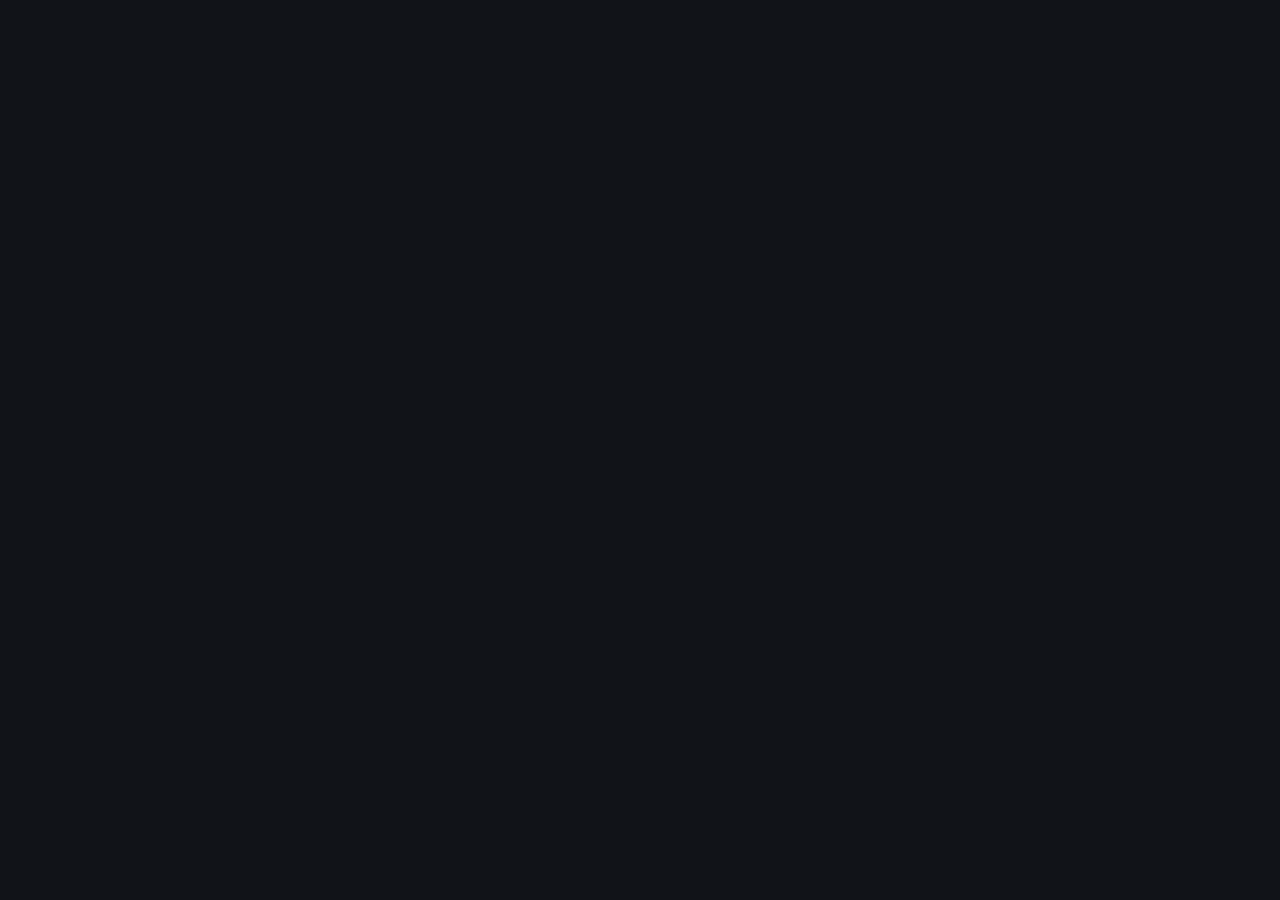
==== bbakkie/inner-clock.html @ 4b0ab570 "Add home-nav icon to game pages; fix Mexen Ridder reveal timing Adds a top-left inline SVG home icon" ====
<!DOCTYPE html>
<html lang="en">
<head>
  <meta charset="UTF-8" />
  <meta name="viewport" content="width=device-width, initial-scale=1, user-scalable=no, viewport-fit=cover" />
  <meta name="theme-color" media="(prefers-color-scheme: light)" content="#111318" />
  <meta name="theme-color" media="(prefers-color-scheme: dark)" content="#111318" />
  <meta name="apple-mobile-web-app-capable" content="yes" />
  <meta name="apple-mobile-web-app-status-bar-style" content="black-translucent" />
  <meta name="apple-mobile-web-app-title" content="Inner Clock" />
  <title>Inner Clock</title>
  <link rel="stylesheet" href="css/styles.css" />
  <link rel="manifest" href="manifest.webmanifest" />
  <link rel="apple-touch-icon" href="assets/icons/apple-touch-icon.png" />
</head>
<body>

  <!-- Permanently dark strips over the safe areas (notch/dynamic island,
       home indicator). iOS can get "stuck" tinting its chrome/status bar to
       match whatever color last touched the top of the viewport (e.g. the
       red Stop screen), with no reliable way to force a re-sample in a
       single-page app that never scrolls or navigates. Owning these pixels
       directly sidesteps that instead of fighting it. -->
  <div class="safe-area-cover safe-area-top" aria-hidden="true"></div>
  <div class="safe-area-cover safe-area-bottom" aria-hidden="true"></div>

  <!-- HOME -->
  <section id="screen-home" class="screen">
    <a href="index.html" class="home-link" aria-label="Back to BBakkie">
      <svg class="home-icon" viewBox="0 0 24 24" aria-hidden="true">
        <path d="M5,9 L10,3.5 Q12,1.5 14,3.5 L19,9 Z" fill="currentColor" />
        <rect x="5" y="9" width="14" height="11" rx="3" fill="currentColor" />
        <circle cx="12" cy="15.5" r="2.5" fill="var(--bg)" />
        <rect x="9.5" y="15.5" width="5" height="6" fill="var(--bg)" />
      </svg>
    </a>
    <div class="home-content">
      <h1 class="title">Inner Clock</h1>
      <p class="subtitle">The Pursuit of Precision</p>

      <div class="setting-block">
        <span class="setting-label">Mode</span>
        <div id="mode-select" class="segmented">
          <button type="button" class="segment" data-mode="short">Short</button>
          <button type="button" class="segment" data-mode="medium">Long</button>
          <button type="button" id="settings-open" class="segment segment-icon" aria-label="Settings">⚙️</button>
        </div>
      </div>

      <div class="setting-block">
        <span class="setting-label">Players</span>
        <div class="stepper">
          <button type="button" id="player-minus" class="stepper-btn">&minus;</button>
          <span id="player-count" class="stepper-value">2</span>
          <button type="button" id="player-plus" class="stepper-btn">+</button>
        </div>
      </div>

      <div class="setting-block toggle-row">
        <span class="setting-label">Show time after round</span>
        <button type="button" id="show-time-toggle" class="toggle" role="switch" aria-checked="false">
          <span class="toggle-thumb"></span>
        </button>
      </div>

      <button type="button" id="home-start" class="btn btn-primary btn-large">Start</button>

      <p class="credit">Made by Bram Bredewold</p>
    </div>
  </section>

  <!-- SETTINGS -->
  <section id="screen-settings" class="screen">
    <div class="settings-content">
      <h2 class="settings-title">Settings</h2>

      <div class="settings-mode-block">
        <span class="settings-mode-label">Short</span>
        <div class="range-row">
          <span class="range-row-label">Min</span>
          <input type="range" id="short-min" class="range-slider" min="0.5" max="10" step="0.5" />
          <span id="short-min-value" class="range-value"></span>
        </div>
        <div class="range-row">
          <span class="range-row-label">Max</span>
          <input type="range" id="short-max" class="range-slider" min="0.5" max="10" step="0.5" />
          <span id="short-max-value" class="range-value"></span>
        </div>
      </div>

      <div class="settings-mode-block">
        <span class="settings-mode-label">Long</span>
        <div class="range-row">
          <span class="range-row-label">Min</span>
          <input type="range" id="medium-min" class="range-slider" min="5" max="120" step="0.5" />
          <span id="medium-min-value" class="range-value"></span>
        </div>
        <div class="range-row">
          <span class="range-row-label">Max</span>
          <input type="range" id="medium-max" class="range-slider" min="5" max="120" step="0.5" />
          <span id="medium-max-value" class="range-value"></span>
        </div>
      </div>

      <button type="button" id="settings-back" class="btn btn-primary btn-large">Back</button>
    </div>
  </section>

  <!-- INTRO -->
  <section id="screen-intro" class="screen">
    <div class="intro-content">
      <div class="intro-label">Target time</div>
      <div id="intro-number" class="intro-number">0</div>
      <button type="button" id="intro-continue" class="btn btn-primary btn-large" disabled>Continue</button>
    </div>
  </section>

  <!-- GAME -->
  <section id="screen-game" class="screen">

    <div id="game-ready" class="game-sub">
      <div id="game-player-label" class="player-label">Player 1</div>
      <div id="game-target-display" class="target-display"></div>
      <button type="button" id="game-start" class="btn-round btn-start">Start</button>
    </div>

    <div id="game-running" class="game-sub game-running">
      <span class="stop-label">Stop</span>
    </div>

    <div id="game-result" class="game-sub">
      <div id="game-result-time" class="result-time"></div>
      <button type="button" id="game-result-continue" class="btn btn-primary btn-large">Continue</button>
    </div>

  </section>

  <!-- END -->
  <section id="screen-end" class="screen">
    <div class="end-content">
      <h2 class="end-title">Results</h2>
      <div class="end-target">
        <span class="end-target-label">Target</span>
        <span id="end-target-value" class="end-target-value"></span>
      </div>
      <table id="end-table">
        <thead>
          <tr>
            <th>Player</th>
            <th>Time</th>
            <th>Difference</th>
          </tr>
        </thead>
        <tbody></tbody>
      </table>
      <button type="button" id="end-back" class="btn btn-primary btn-large">Back to menu</button>
    </div>
  </section>

  <script type="module" src="js/main.js"></script>
</body>
</html>
---- bbakkie/css/styles.css ----
:root {
  --bg: #111318;
  --surface: #1c1f26;
  --text: #f2f3f5;
  --muted: #9aa0ac;
  --accent: #2ecc71;
  --accent-dark: #219150;
  --danger: #e74c3c;
  --border: #2c3038;
}

* {
  box-sizing: border-box;
  touch-action: manipulation;
  -webkit-touch-callout: none;
}

html, body {
  height: 100%;
  overscroll-behavior: none;
}

body {
  margin: 0;
  background: var(--bg);
  color: var(--text);
  font-family: -apple-system, BlinkMacSystemFont, "Segoe UI", Roboto, sans-serif;
  overflow: hidden;
  user-select: none;
  -webkit-user-select: none;
}

.screen {
  display: none;
  position: fixed;
  inset: 0;
  flex-direction: column;
  align-items: center;
  justify-content: center;
  padding: 24px;
}

.safe-area-cover {
  position: fixed;
  left: 0;
  right: 0;
  background: var(--bg);
  z-index: 1000;
  pointer-events: none;
}

.safe-area-top {
  top: 0;
  height: env(safe-area-inset-top, 0px);
}

.safe-area-bottom {
  bottom: 0;
  height: env(safe-area-inset-bottom, 0px);
}

.screen.active {
  display: flex;
}

/* Home link — top-left icon on each game's HOME screen, back to the BBakkie
   landing page. Padding + negative margin grows the tap target without
   shifting the icon's visual position. */

.home-link {
  position: absolute;
  top: max(16px, env(safe-area-inset-top));
  left: 16px;
  display: flex;
  padding: 8px;
  margin: -8px;
  color: var(--muted);
  z-index: 10;
}

.home-icon {
  width: 28px;
  height: 28px;
}

/* LANDING */

.landing-content {
  width: 100%;
  max-width: 420px;
  display: flex;
  flex-direction: column;
  align-items: stretch;
  gap: 32px;
}

.game-list {
  display: flex;
  flex-direction: column;
  gap: 16px;
}

.game-tile {
  display: flex;
  align-items: center;
  gap: 16px;
  background: var(--surface);
  border: 1px solid var(--border);
  border-radius: 16px;
  padding: 20px;
  text-decoration: none;
  color: var(--text);
}

.game-tile-icon {
  font-size: 2.2rem;
  line-height: 1;
}

.game-tile-label {
  font-size: 1.3rem;
  font-weight: 600;
}

.game-tile-disabled {
  opacity: 0.5;
}

.game-tile-badge {
  margin-left: auto;
  font-size: 0.75rem;
  color: var(--muted);
  border: 1px solid var(--border);
  border-radius: 999px;
  padding: 4px 10px;
}

/* HOME */

.home-content {
  width: 100%;
  max-width: 420px;
  display: flex;
  flex-direction: column;
  align-items: center;
  gap: 20px;
}

.title {
  font-size: 2.4rem;
  margin: 0;
  font-weight: 700;
  text-align: center;
}

.subtitle {
  margin: -12px 0 0;
  color: var(--muted);
}

.setting-block {
  width: 100%;
  display: flex;
  flex-direction: column;
  gap: 8px;
}

.setting-label {
  font-size: 0.9rem;
  color: var(--muted);
}

.segmented {
  display: flex;
  background: var(--surface);
  border: 1px solid var(--border);
  border-radius: 12px;
  overflow: hidden;
}

.segment {
  flex: 1;
  padding: 12px 0;
  background: transparent;
  border: none;
  color: var(--text);
  font-size: 1rem;
  cursor: pointer;
}

.segment.active {
  background: var(--accent);
  color: #06210f;
  font-weight: 600;
}

.segment-icon {
  font-size: 1.3rem;
}

.stepper {
  display: flex;
  align-items: center;
  justify-content: center;
  gap: 24px;
  background: var(--surface);
  border: 1px solid var(--border);
  border-radius: 12px;
  padding: 10px;
}

.stepper-btn {
  width: 44px;
  height: 44px;
  border-radius: 50%;
  border: none;
  background: var(--border);
  color: var(--text);
  font-size: 1.4rem;
  line-height: 1;
  cursor: pointer;
}

.stepper-value {
  font-size: 1.4rem;
  min-width: 2ch;
  text-align: center;
}

.toggle-row {
  flex-direction: row;
  align-items: center;
  justify-content: space-between;
}

.toggle {
  width: 52px;
  height: 30px;
  border-radius: 999px;
  background: var(--border);
  border: none;
  position: relative;
  cursor: pointer;
  flex-shrink: 0;
}

.toggle .toggle-thumb {
  position: absolute;
  top: 3px;
  left: 3px;
  width: 24px;
  height: 24px;
  border-radius: 50%;
  background: var(--text);
  transition: left 0.15s ease;
}

.toggle.on {
  background: var(--accent);
}

.toggle.on .toggle-thumb {
  left: 25px;
}

.btn {
  border: none;
  border-radius: 14px;
  font-size: 1.1rem;
  font-weight: 600;
  cursor: pointer;
  padding: 16px 24px;
}

.btn-primary {
  background: var(--accent);
  color: #06210f;
  transition: background 0.2s ease, color 0.2s ease;
}

.btn:disabled {
  background: var(--border);
  color: var(--muted);
  cursor: default;
}

.btn-large {
  width: 100%;
}

.credit {
  color: var(--muted);
  font-size: 0.85rem;
  margin-top: 8px;
}

/* SETTINGS */

.settings-content {
  width: 100%;
  max-width: 420px;
  display: flex;
  flex-direction: column;
  align-items: stretch;
  gap: 20px;
}

.settings-title {
  text-align: center;
  margin: 0;
}

.settings-mode-block {
  background: var(--surface);
  border: 1px solid var(--border);
  border-radius: 12px;
  padding: 16px;
  display: flex;
  flex-direction: column;
  gap: 14px;
}

.settings-mode-label {
  font-weight: 600;
}

.range-row {
  display: flex;
  align-items: center;
  gap: 12px;
}

.range-row-label {
  width: 32px;
  color: var(--muted);
  font-size: 0.85rem;
}

.range-slider {
  flex: 1;
  accent-color: var(--accent);
}

.range-value {
  min-width: 4.5ch;
  text-align: right;
  font-variant-numeric: tabular-nums;
  font-size: 0.95rem;
}

/* INTRO */

.intro-content {
  display: flex;
  flex-direction: column;
  align-items: center;
  gap: 32px;
  width: 100%;
  max-width: 420px;
}

.intro-number {
  font-size: 4rem;
  font-weight: 700;
  font-variant-numeric: tabular-nums;
}

.intro-label {
  font-size: 1.6rem;
  color: var(--muted);
  margin-bottom: -20px; /* pulls it closer to the number below */
}

/* GAME */

#screen-game {
  padding: 0;
}

.game-sub {
  display: none;
  position: absolute;
  inset: 0;
  flex-direction: column;
  align-items: center;
  justify-content: center;
  gap: 24px;
}

.game-sub.active {
  display: flex;
}

.player-label {
  font-size: 1.6rem;
  font-weight: 600;
}

.target-display {
  font-size: 2.2rem;
  font-weight: 700;
  color: var(--accent);
  font-variant-numeric: tabular-nums;
}

.btn-round {
  width: 180px;
  height: 180px;
  border-radius: 50%;
  border: none;
  background: var(--accent);
  color: #06210f;
  font-size: 1.4rem;
  font-weight: 700;
  cursor: pointer;
}

.game-running {
  background: var(--danger);
}

.stop-label {
  color: #2a0c08;
  font-size: 2.4rem;
  font-weight: 700;
  letter-spacing: 0.05em;
}

.result-time {
  font-size: 3rem;
  font-weight: 700;
  font-variant-numeric: tabular-nums;
}

/* END */

.end-content {
  width: 100%;
  max-width: 420px;
  display: flex;
  flex-direction: column;
  align-items: stretch;
  gap: 20px;
}

.end-title {
  text-align: center;
  margin: 0;
}

.end-target {
  display: flex;
  align-items: baseline;
  justify-content: center;
  gap: 8px;
  margin-top: -8px;
}

.end-target-label,
.end-target-value {
  color: var(--text);
  font-size: 1.3rem;
  font-weight: 700;
}

.end-target-value {
  font-variant-numeric: tabular-nums;
}

#end-table {
  width: 100%;
  border-collapse: collapse;
  background: var(--surface);
  border-radius: 12px;
  overflow: hidden;
}

#end-table th,
#end-table td {
  padding: 12px;
  text-align: left;
  border-bottom: 1px solid var(--border);
  font-variant-numeric: tabular-nums;
}

#end-table th {
  color: var(--muted);
  font-size: 0.85rem;
  font-weight: 600;
}

#end-table tr:last-child td {
  border-bottom: none;
}

.row-best {
  background: rgba(46, 204, 113, 0.18);
}

.row-worst {
  background: rgba(231, 76, 60, 0.18);
}
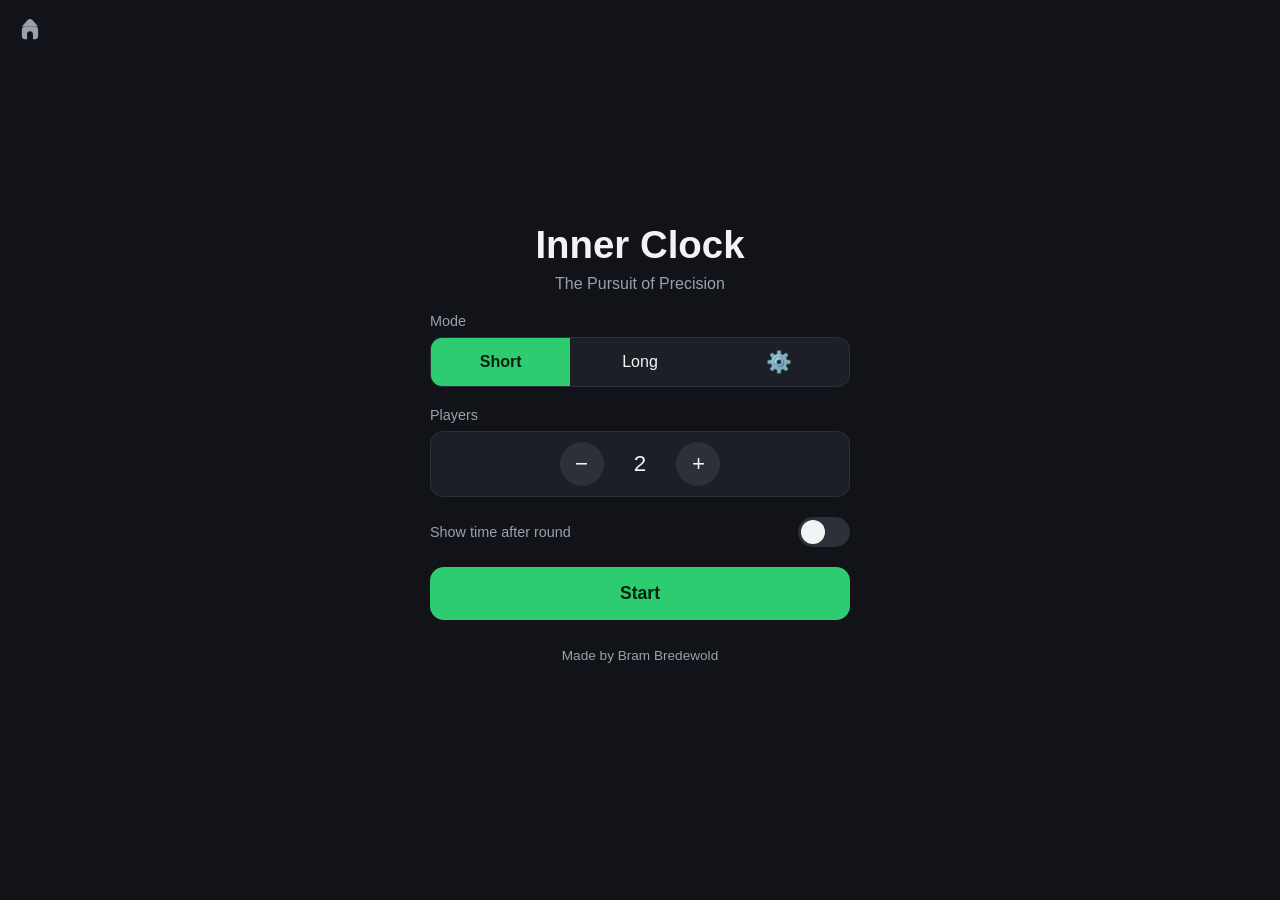
==== commit 8d5cec1a: "Restructure: treat all three games equally in folder layout Internal reorganization only — no repo, " ====
--- a/bbakkie/inner-clock.html
+++ b/bbakkie/inner-clock.html
@@ -9,7 +9,8 @@
   <meta name="apple-mobile-web-app-status-bar-style" content="black-translucent" />
   <meta name="apple-mobile-web-app-title" content="Inner Clock" />
   <title>Inner Clock</title>
-  <link rel="stylesheet" href="css/styles.css" />
+  <link rel="stylesheet" href="css/core.css" />
+  <link rel="stylesheet" href="css/inner-clock.css" />
   <link rel="manifest" href="manifest.webmanifest" />
   <link rel="apple-touch-icon" href="assets/icons/apple-touch-icon.png" />
 </head>
@@ -157,6 +158,6 @@
     </div>
   </section>
 
-  <script type="module" src="js/main.js"></script>
+  <script type="module" src="js/inner-clock/main.js"></script>
 </body>
 </html>
--- a/bbakkie/css/core.css
+++ b/bbakkie/css/core.css
@@ -0,0 +1,263 @@
+/* Shared styles for every BBakkie page: theme variables, resets, screen
+   scaffolding, the landing page, and the building blocks used by more than
+   one game (home layout, steppers, buttons, game-sub screens, end screens).
+   Game-specific rules live in inner-clock.css / mexen.css, loaded after
+   this file so they can override it. */
+
+:root {
+  --bg: #111318;
+  --surface: #1c1f26;
+  --text: #f2f3f5;
+  --muted: #9aa0ac;
+  --accent: #2ecc71;
+  --accent-dark: #219150;
+  --danger: #e74c3c;
+  --border: #2c3038;
+}
+
+* {
+  box-sizing: border-box;
+  touch-action: manipulation;
+  -webkit-touch-callout: none;
+}
+
+html, body {
+  height: 100%;
+  overscroll-behavior: none;
+}
+
+body {
+  margin: 0;
+  background: var(--bg);
+  color: var(--text);
+  font-family: -apple-system, BlinkMacSystemFont, "Segoe UI", Roboto, sans-serif;
+  overflow: hidden;
+  user-select: none;
+  -webkit-user-select: none;
+}
+
+.screen {
+  display: none;
+  position: fixed;
+  inset: 0;
+  flex-direction: column;
+  align-items: center;
+  justify-content: center;
+  padding: 24px;
+}
+
+.safe-area-cover {
+  position: fixed;
+  left: 0;
+  right: 0;
+  background: var(--bg);
+  z-index: 1000;
+  pointer-events: none;
+}
+
+.safe-area-top {
+  top: 0;
+  height: env(safe-area-inset-top, 0px);
+}
+
+.safe-area-bottom {
+  bottom: 0;
+  height: env(safe-area-inset-bottom, 0px);
+}
+
+.screen.active {
+  display: flex;
+}
+
+/* Home link — top-left icon on each game's HOME screen, back to the BBakkie
+   landing page. Padding + negative margin grows the tap target without
+   shifting the icon's visual position. */
+
+.home-link {
+  position: absolute;
+  top: max(16px, env(safe-area-inset-top));
+  left: 16px;
+  display: flex;
+  padding: 8px;
+  margin: -8px;
+  color: var(--muted);
+  z-index: 10;
+}
+
+.home-icon {
+  width: 28px;
+  height: 28px;
+}
+
+/* LANDING */
+
+.landing-content {
+  width: 100%;
+  max-width: 420px;
+  display: flex;
+  flex-direction: column;
+  align-items: stretch;
+  gap: 32px;
+}
+
+.game-list {
+  display: flex;
+  flex-direction: column;
+  gap: 16px;
+}
+
+.game-tile {
+  display: flex;
+  align-items: center;
+  gap: 16px;
+  background: var(--surface);
+  border: 1px solid var(--border);
+  border-radius: 16px;
+  padding: 20px;
+  text-decoration: none;
+  color: var(--text);
+}
+
+.game-tile-icon {
+  font-size: 2.2rem;
+  line-height: 1;
+}
+
+.game-tile-label {
+  font-size: 1.3rem;
+  font-weight: 600;
+}
+
+.game-tile-disabled {
+  opacity: 0.5;
+}
+
+.game-tile-badge {
+  margin-left: auto;
+  font-size: 0.75rem;
+  color: var(--muted);
+  border: 1px solid var(--border);
+  border-radius: 999px;
+  padding: 4px 10px;
+}
+
+/* HOME — shared layout for each game's home screen */
+
+.home-content {
+  width: 100%;
+  max-width: 420px;
+  display: flex;
+  flex-direction: column;
+  align-items: center;
+  gap: 20px;
+}
+
+.title {
+  font-size: 2.4rem;
+  margin: 0;
+  font-weight: 700;
+  text-align: center;
+}
+
+.setting-block {
+  width: 100%;
+  display: flex;
+  flex-direction: column;
+  gap: 8px;
+}
+
+.setting-label {
+  font-size: 0.9rem;
+  color: var(--muted);
+}
+
+.stepper {
+  display: flex;
+  align-items: center;
+  justify-content: center;
+  gap: 24px;
+  background: var(--surface);
+  border: 1px solid var(--border);
+  border-radius: 12px;
+  padding: 10px;
+}
+
+.stepper-btn {
+  width: 44px;
+  height: 44px;
+  border-radius: 50%;
+  border: none;
+  background: var(--border);
+  color: var(--text);
+  font-size: 1.4rem;
+  line-height: 1;
+  cursor: pointer;
+}
+
+.stepper-value {
+  font-size: 1.4rem;
+  min-width: 2ch;
+  text-align: center;
+}
+
+.btn {
+  border: none;
+  border-radius: 14px;
+  font-size: 1.1rem;
+  font-weight: 600;
+  cursor: pointer;
+  padding: 16px 24px;
+}
+
+.btn-primary {
+  background: var(--accent);
+  color: #06210f;
+  transition: background 0.2s ease, color 0.2s ease;
+}
+
+.btn:disabled {
+  background: var(--border);
+  color: var(--muted);
+  cursor: default;
+}
+
+.btn-large {
+  width: 100%;
+}
+
+/* GAME — shared in-game screen scaffolding */
+
+.game-sub {
+  display: none;
+  position: absolute;
+  inset: 0;
+  flex-direction: column;
+  align-items: center;
+  justify-content: center;
+  gap: 24px;
+}
+
+.game-sub.active {
+  display: flex;
+}
+
+.player-label {
+  font-size: 1.6rem;
+  font-weight: 600;
+}
+
+/* END — shared results screen layout */
+
+.end-content {
+  width: 100%;
+  max-width: 420px;
+  display: flex;
+  flex-direction: column;
+  align-items: stretch;
+  gap: 20px;
+}
+
+.end-title {
+  text-align: center;
+  margin: 0;
+}
--- a/bbakkie/css/inner-clock.css
+++ b/bbakkie/css/inner-clock.css
@@ -0,0 +1,253 @@
+/* Inner Clock-specific styles, split out of the old styles.css. Loaded
+   after core.css (shared rules) on inner-clock.html only. */
+
+/* HOME */
+
+.subtitle {
+  margin: -12px 0 0;
+  color: var(--muted);
+}
+
+.segmented {
+  display: flex;
+  background: var(--surface);
+  border: 1px solid var(--border);
+  border-radius: 12px;
+  overflow: hidden;
+}
+
+.segment {
+  flex: 1;
+  padding: 12px 0;
+  background: transparent;
+  border: none;
+  color: var(--text);
+  font-size: 1rem;
+  cursor: pointer;
+}
+
+.segment.active {
+  background: var(--accent);
+  color: #06210f;
+  font-weight: 600;
+}
+
+.segment-icon {
+  font-size: 1.3rem;
+}
+
+.toggle-row {
+  flex-direction: row;
+  align-items: center;
+  justify-content: space-between;
+}
+
+.toggle {
+  width: 52px;
+  height: 30px;
+  border-radius: 999px;
+  background: var(--border);
+  border: none;
+  position: relative;
+  cursor: pointer;
+  flex-shrink: 0;
+}
+
+.toggle .toggle-thumb {
+  position: absolute;
+  top: 3px;
+  left: 3px;
+  width: 24px;
+  height: 24px;
+  border-radius: 50%;
+  background: var(--text);
+  transition: left 0.15s ease;
+}
+
+.toggle.on {
+  background: var(--accent);
+}
+
+.toggle.on .toggle-thumb {
+  left: 25px;
+}
+
+.credit {
+  color: var(--muted);
+  font-size: 0.85rem;
+  margin-top: 8px;
+}
+
+/* SETTINGS */
+
+.settings-content {
+  width: 100%;
+  max-width: 420px;
+  display: flex;
+  flex-direction: column;
+  align-items: stretch;
+  gap: 20px;
+}
+
+.settings-title {
+  text-align: center;
+  margin: 0;
+}
+
+.settings-mode-block {
+  background: var(--surface);
+  border: 1px solid var(--border);
+  border-radius: 12px;
+  padding: 16px;
+  display: flex;
+  flex-direction: column;
+  gap: 14px;
+}
+
+.settings-mode-label {
+  font-weight: 600;
+}
+
+.range-row {
+  display: flex;
+  align-items: center;
+  gap: 12px;
+}
+
+.range-row-label {
+  width: 32px;
+  color: var(--muted);
+  font-size: 0.85rem;
+}
+
+.range-slider {
+  flex: 1;
+  accent-color: var(--accent);
+}
+
+.range-value {
+  min-width: 4.5ch;
+  text-align: right;
+  font-variant-numeric: tabular-nums;
+  font-size: 0.95rem;
+}
+
+/* INTRO */
+
+.intro-content {
+  display: flex;
+  flex-direction: column;
+  align-items: center;
+  gap: 32px;
+  width: 100%;
+  max-width: 420px;
+}
+
+.intro-number {
+  font-size: 4rem;
+  font-weight: 700;
+  font-variant-numeric: tabular-nums;
+}
+
+.intro-label {
+  font-size: 1.6rem;
+  color: var(--muted);
+  margin-bottom: -20px; /* pulls it closer to the number below */
+}
+
+/* GAME */
+
+#screen-game {
+  padding: 0;
+}
+
+.target-display {
+  font-size: 2.2rem;
+  font-weight: 700;
+  color: var(--accent);
+  font-variant-numeric: tabular-nums;
+}
+
+.btn-round {
+  width: 180px;
+  height: 180px;
+  border-radius: 50%;
+  border: none;
+  background: var(--accent);
+  color: #06210f;
+  font-size: 1.4rem;
+  font-weight: 700;
+  cursor: pointer;
+}
+
+.game-running {
+  background: var(--danger);
+}
+
+.stop-label {
+  color: #2a0c08;
+  font-size: 2.4rem;
+  font-weight: 700;
+  letter-spacing: 0.05em;
+}
+
+.result-time {
+  font-size: 3rem;
+  font-weight: 700;
+  font-variant-numeric: tabular-nums;
+}
+
+/* END */
+
+.end-target {
+  display: flex;
+  align-items: baseline;
+  justify-content: center;
+  gap: 8px;
+  margin-top: -8px;
+}
+
+.end-target-label,
+.end-target-value {
+  color: var(--text);
+  font-size: 1.3rem;
+  font-weight: 700;
+}
+
+.end-target-value {
+  font-variant-numeric: tabular-nums;
+}
+
+#end-table {
+  width: 100%;
+  border-collapse: collapse;
+  background: var(--surface);
+  border-radius: 12px;
+  overflow: hidden;
+}
+
+#end-table th,
+#end-table td {
+  padding: 12px;
+  text-align: left;
+  border-bottom: 1px solid var(--border);
+  font-variant-numeric: tabular-nums;
+}
+
+#end-table th {
+  color: var(--muted);
+  font-size: 0.85rem;
+  font-weight: 600;
+}
+
+#end-table tr:last-child td {
+  border-bottom: none;
+}
+
+.row-best {
+  background: rgba(46, 204, 113, 0.18);
+}
+
+.row-worst {
+  background: rgba(231, 76, 60, 0.18);
+}
